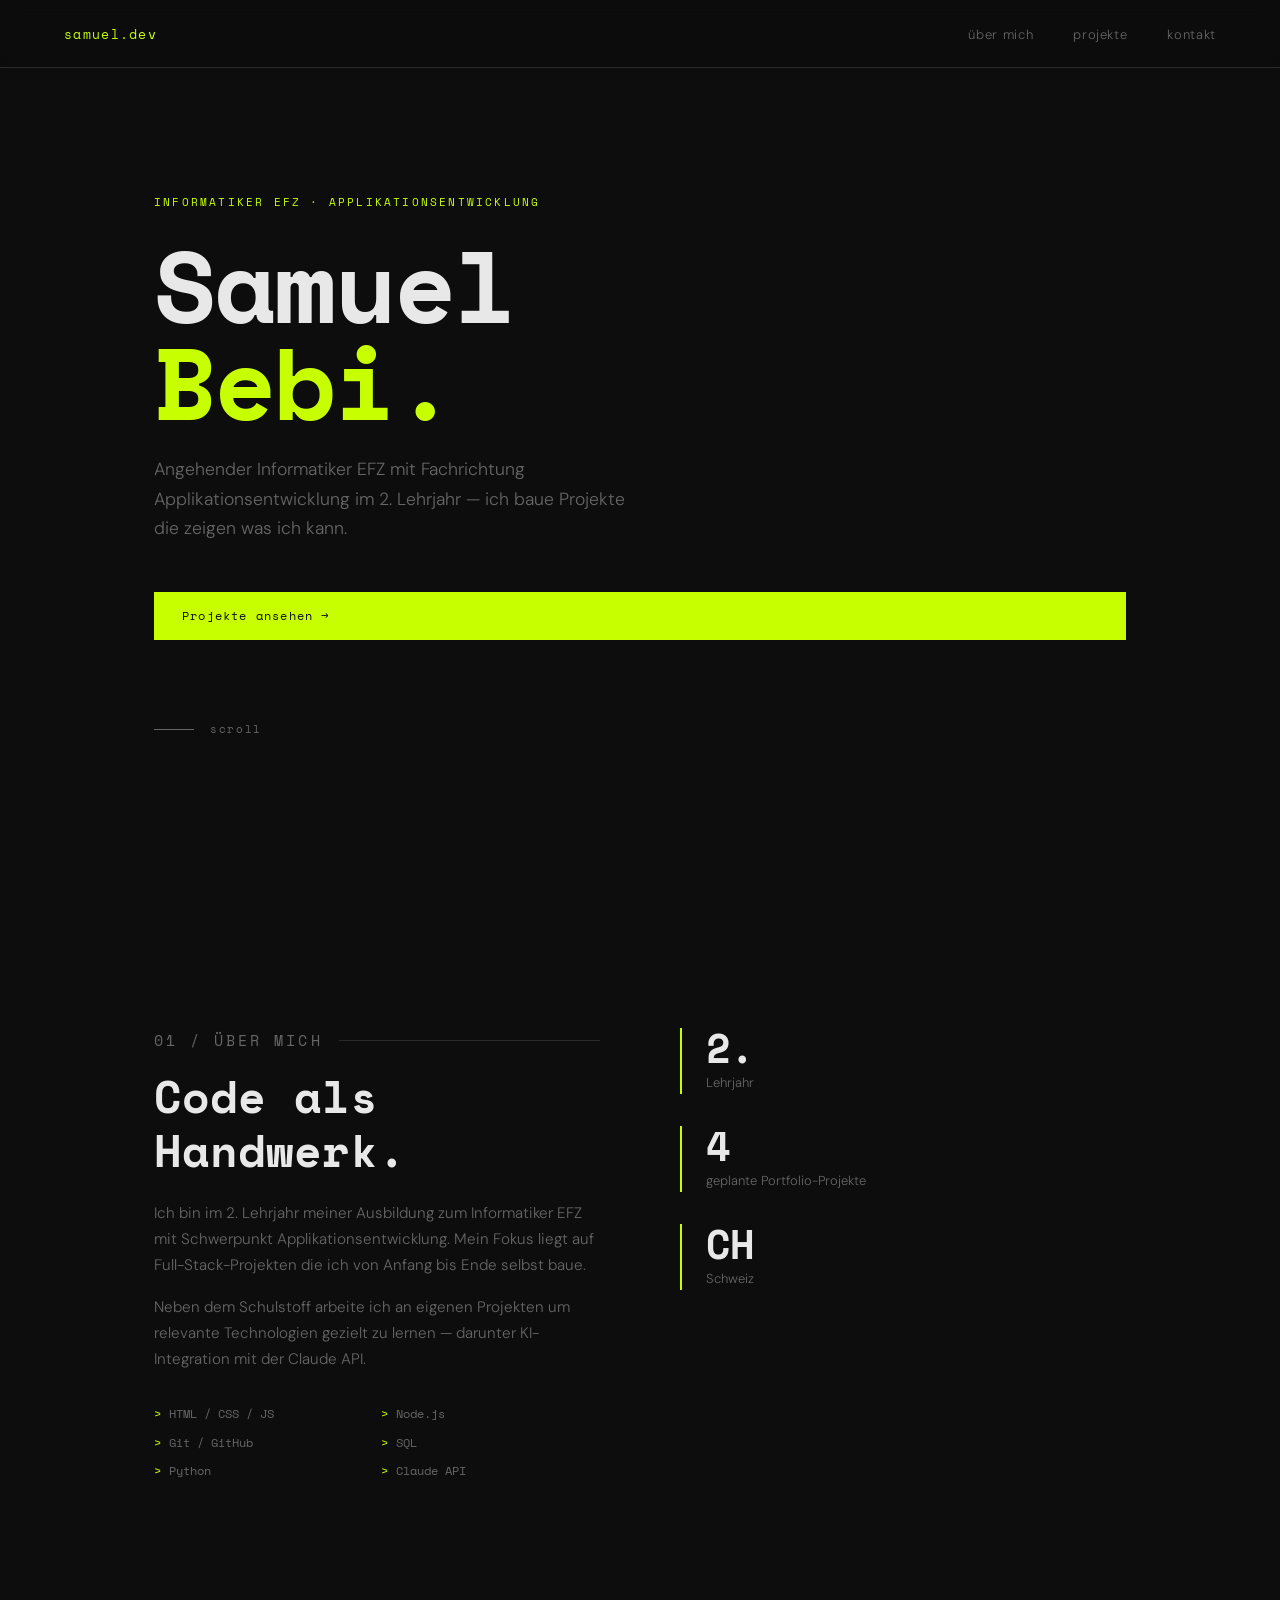
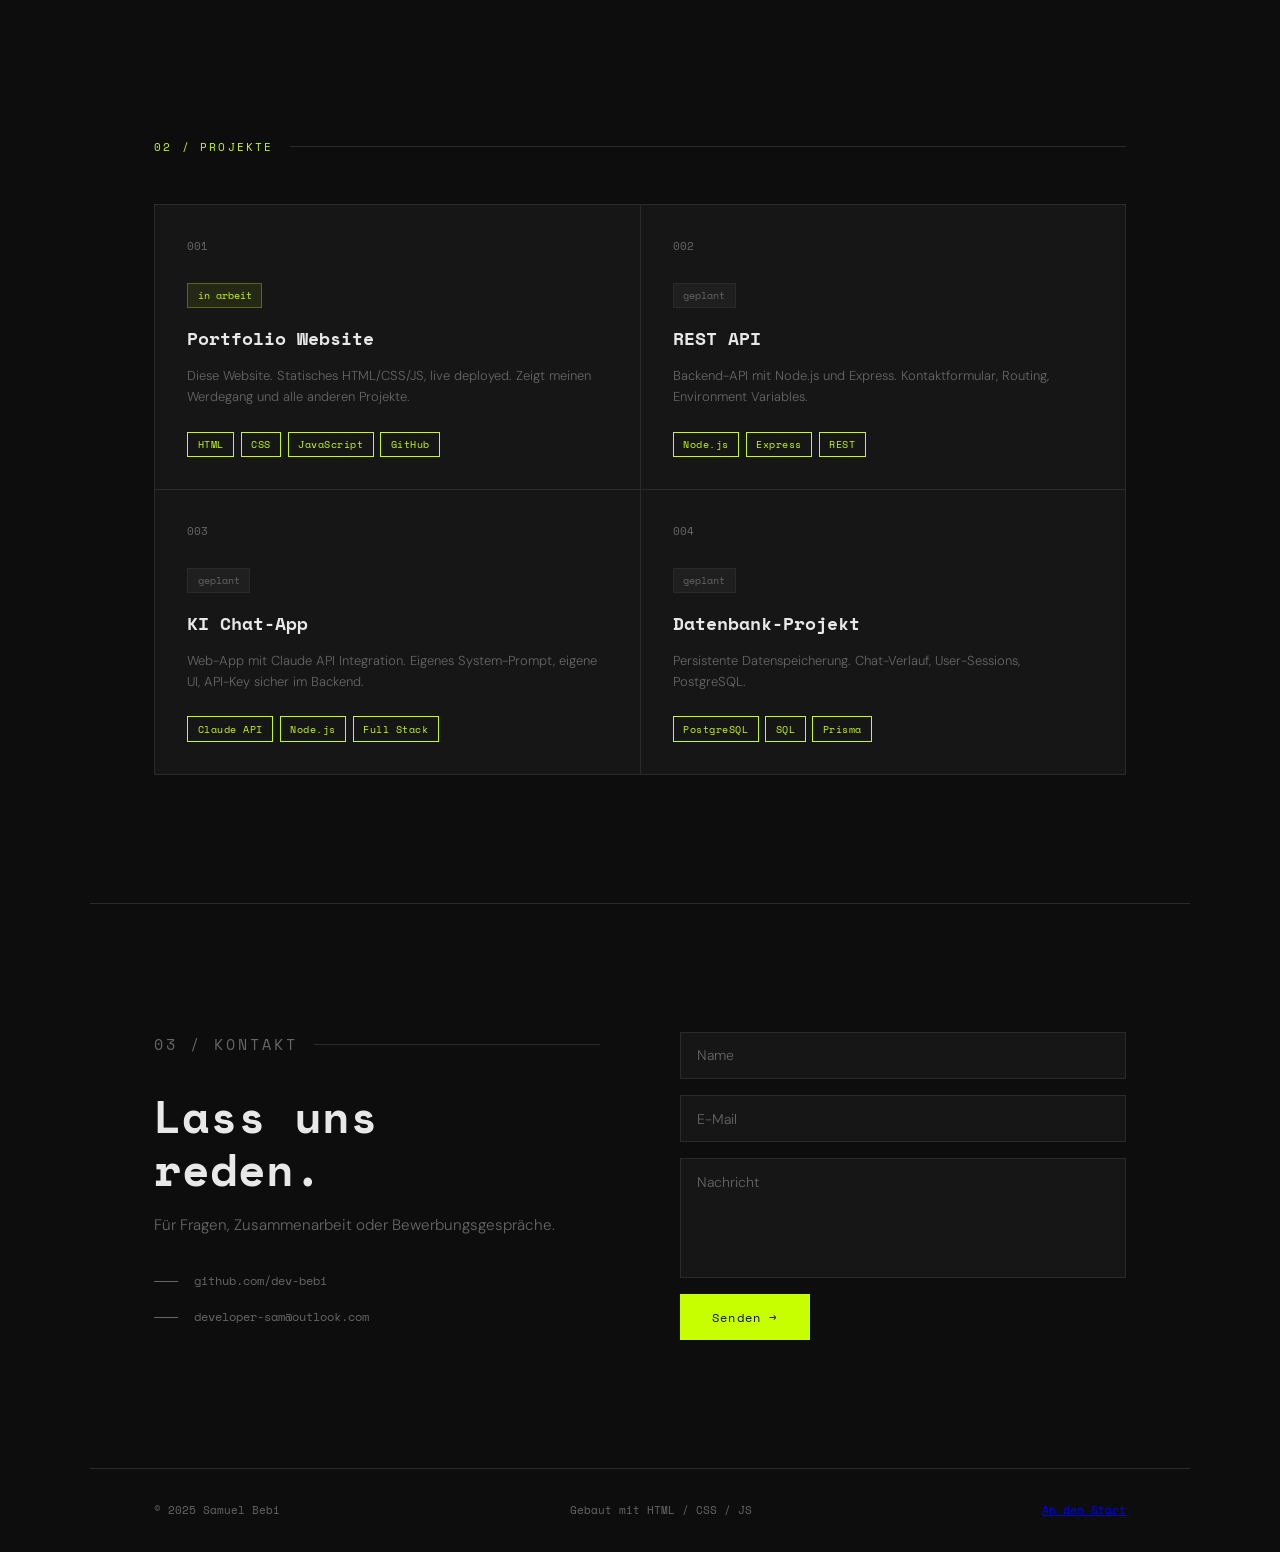
==== index2.html @ d6425a05 "Add portfolio website" ====
<!DOCTYPE html>
<html lang="de">
<head>
  <meta charset="UTF-8" />
  <meta name="viewport" content="width=device-width, initial-scale=1.0" />
  <title>Samuel | Portfolio</title>
  <link href="https://fonts.googleapis.com/css2?family=Space+Mono:wght@400;700&family=DM+Sans:wght@300;400;500&display=swap" rel="stylesheet" />
  <style>
    *, *::before, *::after { box-sizing: border-box; margin: 0; padding: 0; }

    :root {
      --bg: #0d0d0d;
      --surface: #161616;
      --border: #2a2a2a;
      --text: #e8e8e8;
      --muted: #666;
      --accent: #c8ff00;
      --accent-dim: #9abf00;
      --mono: 'Space Mono', monospace;
      --sans: 'DM Sans', sans-serif;
    }

    html { scroll-behavior: smooth; }

    body {
      background: var(--bg);
      color: var(--text);
      font-family: var(--sans);
      font-weight: 300;
      line-height: 1.7;
    }

    nav {
      position: fixed;
      top: 0; left: 0; right: 0;
      z-index: 100;
      display: flex;
      justify-content: space-between;
      align-items: center;
      padding: 1.25rem 4rem;
      border-bottom: 1px solid var(--border);
      background: rgba(13,13,13,0.92);
      backdrop-filter: blur(8px);
    }

    .nav-logo {
      font-family: var(--mono);
      font-size: 13px;
      color: var(--accent);
      letter-spacing: 0.1em;
      text-decoration: none;
    }

    .nav-links {
      display: flex;
      gap: 2.5rem;
      list-style: none;
    }

    .nav-links a {
      font-size: 13px;
      color: var(--muted);
      text-decoration: none;
      letter-spacing: 0.05em;
      transition: color 0.2s;
    }

    .nav-links a:hover { color: var(--text); }

    section {
      padding: 8rem 4rem;
      max-width: 1100px;
      margin: 0 auto;
    }

    /* HERO */
    #hero {
      min-height: 100vh;
      display: flex;
      flex-direction: column;
      justify-content: center;
      padding-top: 10rem;
    }

    .hero-tag {
      font-family: var(--mono);
      font-size: 11px;
      color: var(--accent);
      letter-spacing: 0.2em;
      text-transform: uppercase;
      margin-bottom: 1.5rem;
    }

    .hero-name {
      font-family: var(--mono);
      font-size: clamp(3rem, 8vw, 6.5rem);
      font-weight: 700;
      line-height: 0.95;
      letter-spacing: -0.02em;
      margin-bottom: 1.5rem;
    }

    .hero-name span { color: var(--accent); }

    .hero-sub {
      font-size: 1.1rem;
      color: var(--muted);
      max-width: 480px;
      margin-bottom: 3rem;
      font-weight: 300;
    }

    .hero-cta {
      display: inline-flex;
      align-items: center;
      gap: 0.75rem;
      font-family: var(--mono);
      font-size: 12px;
      letter-spacing: 0.1em;
      color: var(--bg);
      background: var(--accent);
      padding: 0.85rem 1.75rem;
      text-decoration: none;
      transition: background 0.2s, transform 0.15s;
    }

    .hero-cta:hover { background: var(--accent-dim); transform: translateY(-1px); }

    .hero-scroll {
      margin-top: 5rem;
      font-family: var(--mono);
      font-size: 11px;
      color: var(--muted);
      letter-spacing: 0.15em;
      display: flex;
      align-items: center;
      gap: 1rem;
    }

    .hero-scroll::before {
      content: '';
      display: block;
      width: 40px;
      height: 1px;
      background: var(--muted);
    }

    /* SECTION LABELS */
    .section-label {
      font-family: var(--mono);
      font-size: 11px;
      color: var(--accent);
      letter-spacing: 0.2em;
      text-transform: uppercase;
      margin-bottom: 3rem;
      display: flex;
      align-items: center;
      gap: 1rem;
    }

    .section-label::after {
      content: '';
      flex: 1;
      height: 1px;
      background: var(--border);
    }

    /* ABOUT */
    #about {
      display: grid;
      grid-template-columns: 1fr 1fr;
      gap: 5rem;
      align-items: start;
    }

    .about-text h2 {
      font-family: var(--mono);
      font-size: clamp(1.8rem, 4vw, 2.8rem);
      font-weight: 700;
      line-height: 1.2;
      margin-bottom: 1.5rem;
    }

    .about-text p {
      color: var(--muted);
      margin-bottom: 1rem;
      font-size: 0.95rem;
    }

    .stack-list {
      display: grid;
      grid-template-columns: 1fr 1fr;
      gap: 0.5rem;
      list-style: none;
      margin-top: 2rem;
    }

    .stack-list li {
      font-family: var(--mono);
      font-size: 12px;
      color: var(--muted);
      display: flex;
      align-items: center;
      gap: 0.5rem;
    }

    .stack-list li::before {
      content: '>';
      color: var(--accent);
    }

    .about-stats {
      display: flex;
      flex-direction: column;
      gap: 2rem;
    }

    .stat-item {
      border-left: 2px solid var(--accent);
      padding-left: 1.5rem;
    }

    .stat-number {
      font-family: var(--mono);
      font-size: 2.5rem;
      font-weight: 700;
      color: var(--text);
      line-height: 1;
    }

    .stat-label {
      font-size: 13px;
      color: var(--muted);
      margin-top: 0.25rem;
    }

    /* PROJECTS */
    .projects-grid {
      display: grid;
      grid-template-columns: repeat(auto-fit, minmax(350px, 1fr));
      gap: 1px;
      background: var(--border);
      border: 1px solid var(--border);
    }

    .project-card {
      background: var(--surface);
      padding: 2rem;
      transition: background 0.2s;
      position: relative;
      overflow: hidden;
    }

    .project-card:hover { background: #1d1d1d; }

    .project-card:hover .project-arrow { opacity: 1; transform: translate(0,0); }

    .project-number {
      font-family: var(--mono);
      font-size: 11px;
      color: var(--muted);
      margin-bottom: 1.5rem;
    }

    .project-title {
      font-family: var(--mono);
      font-size: 1.1rem;
      font-weight: 700;
      margin-bottom: 0.75rem;
      color: var(--text);
    }

    .project-desc {
      font-size: 13px;
      color: var(--muted);
      line-height: 1.6;
      margin-bottom: 1.5rem;
    }

    .project-tags {
      display: flex;
      flex-wrap: wrap;
      gap: 0.4rem;
    }

    .tag {
      font-family: var(--mono);
      font-size: 10px;
      color: var(--accent);
      border: 1px solid var(--accent);
      padding: 0.2rem 0.6rem;
      letter-spacing: 0.05em;
    }

    .project-status {
      display: inline-block;
      font-family: var(--mono);
      font-size: 10px;
      padding: 0.2rem 0.6rem;
      margin-bottom: 1rem;
    }

    .status-wip {
      background: rgba(200,255,0,0.08);
      color: var(--accent);
      border: 1px solid rgba(200,255,0,0.3);
    }

    .status-planned {
      background: rgba(102,102,102,0.12);
      color: var(--muted);
      border: 1px solid var(--border);
    }

    .project-arrow {
      position: absolute;
      top: 2rem;
      right: 2rem;
      font-family: var(--mono);
      font-size: 18px;
      color: var(--accent);
      opacity: 0;
      transform: translate(-4px, 4px);
      transition: opacity 0.2s, transform 0.2s;
    }

    /* CONTACT */
    #contact {
      border-top: 1px solid var(--border);
    }

    .contact-inner {
      display: grid;
      grid-template-columns: 1fr 1fr;
      gap: 5rem;
      align-items: start;
    }

    .contact-text h2 {
      font-family: var(--mono);
      font-size: clamp(1.8rem, 4vw, 2.8rem);
      font-weight: 700;
      line-height: 1.2;
      margin-bottom: 1rem;
    }

    .contact-text p {
      color: var(--muted);
      font-size: 0.95rem;
      margin-bottom: 2rem;
    }

    .contact-links {
      display: flex;
      flex-direction: column;
      gap: 1rem;
    }

    .contact-link {
      display: flex;
      align-items: center;
      gap: 1rem;
      font-family: var(--mono);
      font-size: 12px;
      color: var(--muted);
      text-decoration: none;
      transition: color 0.2s;
    }

    .contact-link:hover { color: var(--accent); }

    .contact-link-line {
      width: 24px;
      height: 1px;
      background: currentColor;
      transition: width 0.2s;
    }

    .contact-link:hover .contact-link-line { width: 40px; }

    form {
      display: flex;
      flex-direction: column;
      gap: 1rem;
    }

    input, textarea {
      background: var(--surface);
      border: 1px solid var(--border);
      color: var(--text);
      font-family: var(--sans);
      font-size: 14px;
      font-weight: 300;
      padding: 0.85rem 1rem;
      outline: none;
      resize: none;
      transition: border-color 0.2s;
    }

    input:focus, textarea:focus { border-color: var(--accent); }

    input::placeholder, textarea::placeholder { color: var(--muted); }

    textarea { min-height: 120px; }

    button[type="submit"] {
      font-family: var(--mono);
      font-size: 12px;
      letter-spacing: 0.1em;
      color: var(--bg);
      background: var(--accent);
      border: none;
      padding: 0.9rem 2rem;
      cursor: pointer;
      align-self: flex-start;
      transition: background 0.2s;
    }

    button[type="submit"]:hover { background: var(--accent-dim); }

    /* FOOTER */
    footer {
      border-top: 1px solid var(--border);
      padding: 2rem 4rem;
      max-width: 1100px;
      margin: 0 auto;
      display: flex;
      justify-content: space-between;
      align-items: center;
    }

    footer p {
      font-family: var(--mono);
      font-size: 11px;
      color: var(--muted);
    }

    @media (max-width: 768px) {
      nav { padding: 1rem 1.5rem; }
      section { padding: 5rem 1.5rem; }
      #about, .contact-inner { grid-template-columns: 1fr; gap: 3rem; }
      footer { padding: 2rem 1.5rem; flex-direction: column; gap: 1rem; text-align: center; }
    }
  </style>
</head>
<body>

  <nav>
    <a href="#hero" class="nav-logo">samuel.dev</a>
    <ul class="nav-links">
      <li><a href="#about">über mich</a></li>
      <li><a href="#projects">projekte</a></li>
      <li><a href="#contact">kontakt</a></li>
    </ul>
  </nav>

  <!-- HERO -->
  <section id="hero">
    <p class="hero-tag">Informatiker EFZ · Applikationsentwicklung</p>
    <h1 class="hero-name">Samuel<br /><span>Bebi.</span></h1>
    <p class="hero-sub">Angehender Informatiker EFZ mit Fachrichtung Applikationsentwicklung im 2. Lehrjahr — ich baue Projekte die zeigen was ich kann.</p>
    <a href="#projects" class="hero-cta">Projekte ansehen →</a>
    <p class="hero-scroll">scroll</p>
  </section>

  <!-- ABOUT -->
  <section id="about">
    <div class="about-text">
      <p class="section-label">01 / über mich</p>
      <h2>Code als<br />Handwerk.</h2>
      <p>Ich bin im 2. Lehrjahr meiner Ausbildung zum Informatiker EFZ mit Schwerpunkt Applikationsentwicklung. Mein Fokus liegt auf Full-Stack-Projekten die ich von Anfang bis Ende selbst baue.</p>
      <p>Neben dem Schulstoff arbeite ich an eigenen Projekten um relevante Technologien gezielt zu lernen — darunter KI-Integration mit der Claude API.</p>
      <ul class="stack-list">
        <li>HTML / CSS / JS</li>
        <li>Node.js</li>
        <li>Git / GitHub</li>
        <li>SQL</li>
        <li>Python</li>
        <li>Claude API</li>
      </ul>
    </div>
    <div class="about-stats">
      <div class="stat-item">
        <div class="stat-number">2.</div>
        <div class="stat-label">Lehrjahr</div>
      </div>
      <div class="stat-item">
        <div class="stat-number">4</div>
        <div class="stat-label">geplante Portfolio-Projekte</div>
      </div>
      <div class="stat-item">
        <div class="stat-number">CH</div>
        <div class="stat-label">Schweiz</div>
      </div>
    </div>
  </section>

  <!-- PROJECTS -->
  <section id="projects">
    <p class="section-label">02 / projekte</p>
    <div class="projects-grid">

      <div class="project-card">
        <span class="project-arrow">↗</span>
        <div class="project-number">001</div>
        <span class="project-status status-wip">in arbeit</span>
        <div class="project-title">Portfolio Website</div>
        <p class="project-desc">Diese Website. Statisches HTML/CSS/JS, live deployed. Zeigt meinen Werdegang und alle anderen Projekte.</p>
        <div class="project-tags">
          <span class="tag">HTML</span>
          <span class="tag">CSS</span>
          <span class="tag">JavaScript</span>
          <span class="tag">GitHub</span>
        </div>
      </div>

      <div class="project-card">
        <span class="project-arrow">↗</span>
        <div class="project-number">002</div>
        <span class="project-status status-planned">geplant</span>
        <div class="project-title">REST API</div>
        <p class="project-desc">Backend-API mit Node.js und Express. Kontaktformular, Routing, Environment Variables.</p>
        <div class="project-tags">
          <span class="tag">Node.js</span>
          <span class="tag">Express</span>
          <span class="tag">REST</span>
        </div>
      </div>

      <div class="project-card">
        <span class="project-arrow">↗</span>
        <div class="project-number">003</div>
        <span class="project-status status-planned">geplant</span>
        <div class="project-title">KI Chat-App</div>
        <p class="project-desc">Web-App mit Claude API Integration. Eigenes System-Prompt, eigene UI, API-Key sicher im Backend.</p>
        <div class="project-tags">
          <span class="tag">Claude API</span>
          <span class="tag">Node.js</span>
          <span class="tag">Full Stack</span>
        </div>
      </div>

      <div class="project-card">
        <span class="project-arrow">↗</span>
        <div class="project-number">004</div>
        <span class="project-status status-planned">geplant</span>
        <div class="project-title">Datenbank-Projekt</div>
        <p class="project-desc">Persistente Datenspeicherung. Chat-Verlauf, User-Sessions, PostgreSQL.</p>
        <div class="project-tags">
          <span class="tag">PostgreSQL</span>
          <span class="tag">SQL</span>
          <span class="tag">Prisma</span>
        </div>
      </div>

    </div>
  </section>

  <!-- CONTACT -->
  <section id="contact">
    <div class="contact-inner">
      <div class="contact-text">
        <p class="section-label">03 / kontakt</p>
        <h2>Lass uns<br />reden.</h2>
        <p>Für Fragen, Zusammenarbeit oder Bewerbungsgespräche.</p>
        <div class="contact-links">
          <a href="https://github.com/dev-bebi" class="contact-link" target="_blank">
            <span class="contact-link-line"></span>
            github.com/dev-bebi
          </a>
          <a href="mailto:developer-sam@outlook.com" class="contact-link">
            <span class="contact-link-line"></span>
            developer-sam@outlook.com
          </a>
        </div>
      </div>
      <form>
        <input type="text" placeholder="Name" required />
        <input type="email" placeholder="E-Mail" required />
        <textarea placeholder="Nachricht"></textarea>
        <button type="submit">Senden →</button>
      </form>
    </div>
  </section>

  <footer>
    <p>© 2025 Samuel Bebi</p>
    <p>Gebaut mit HTML / CSS / JS</p>
    <p ><a href="#hero">An den Start</a></p>
  </footer>

</body>
</html>
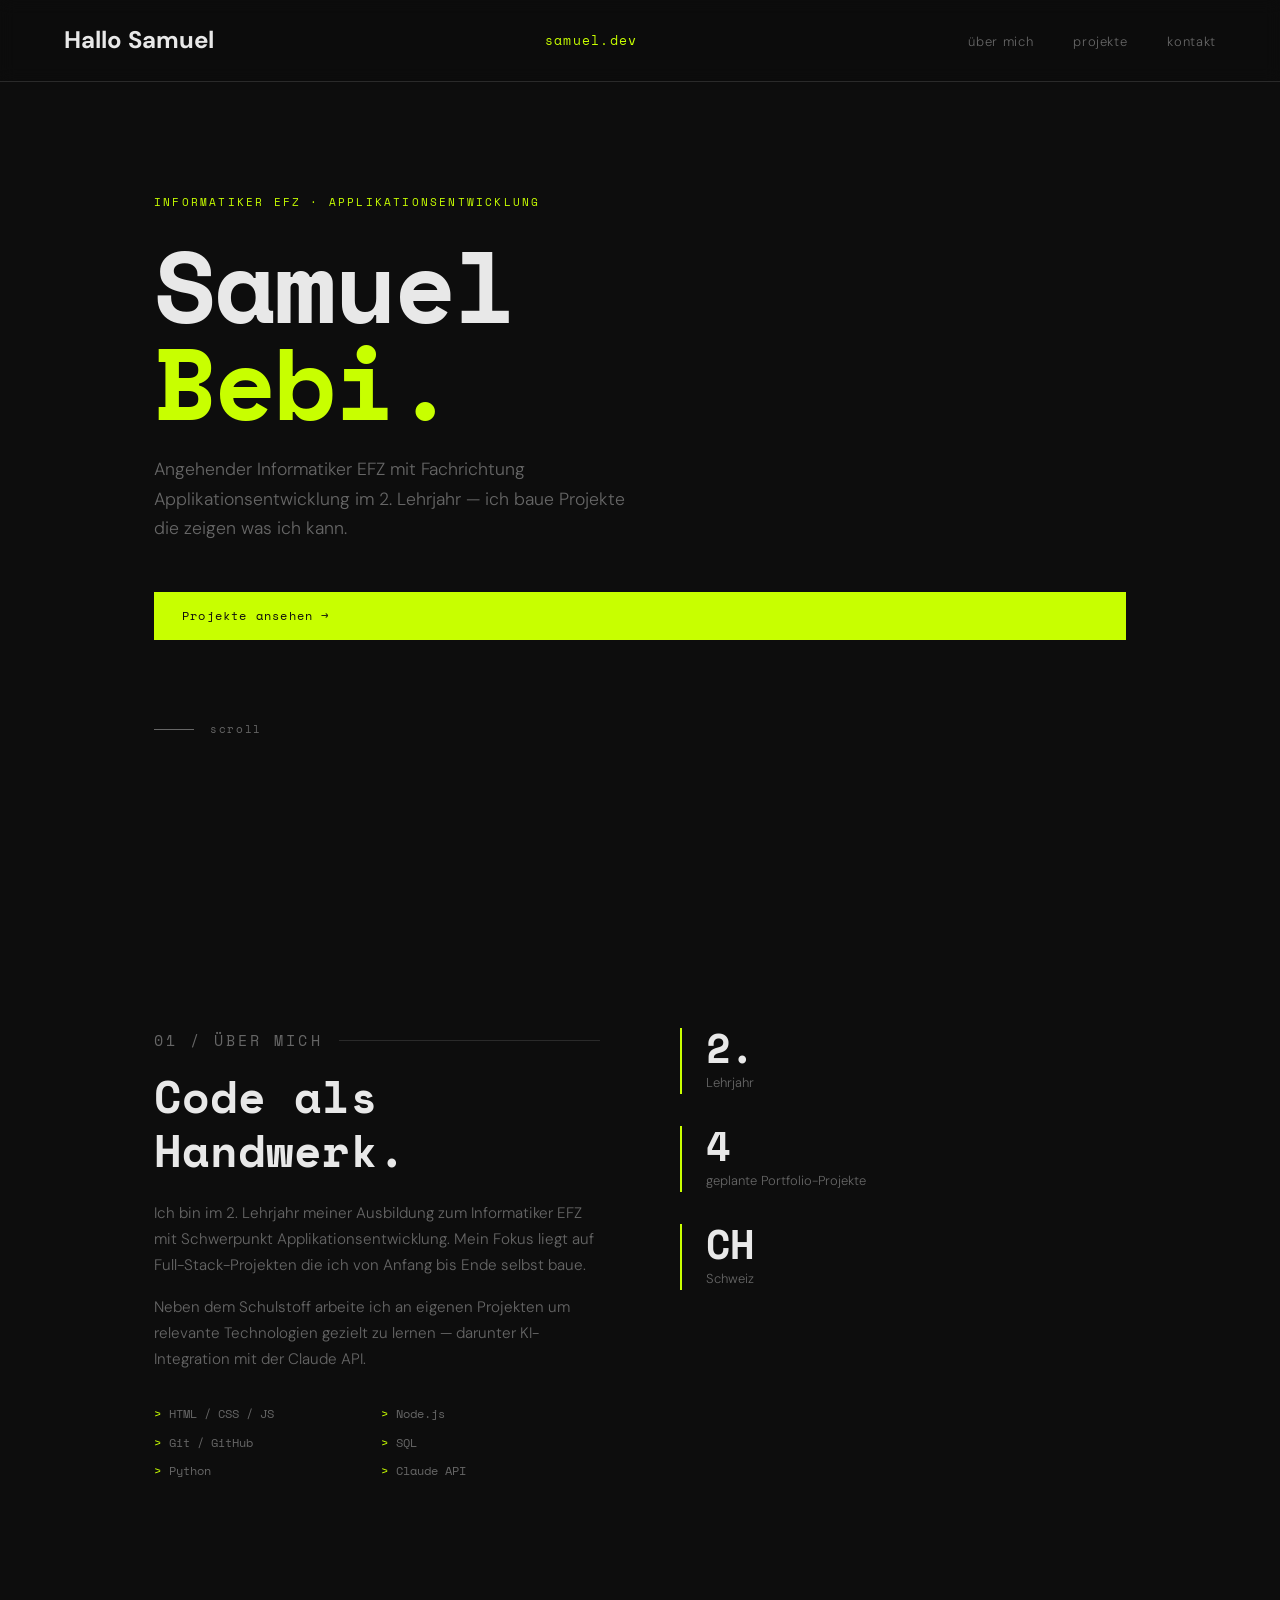
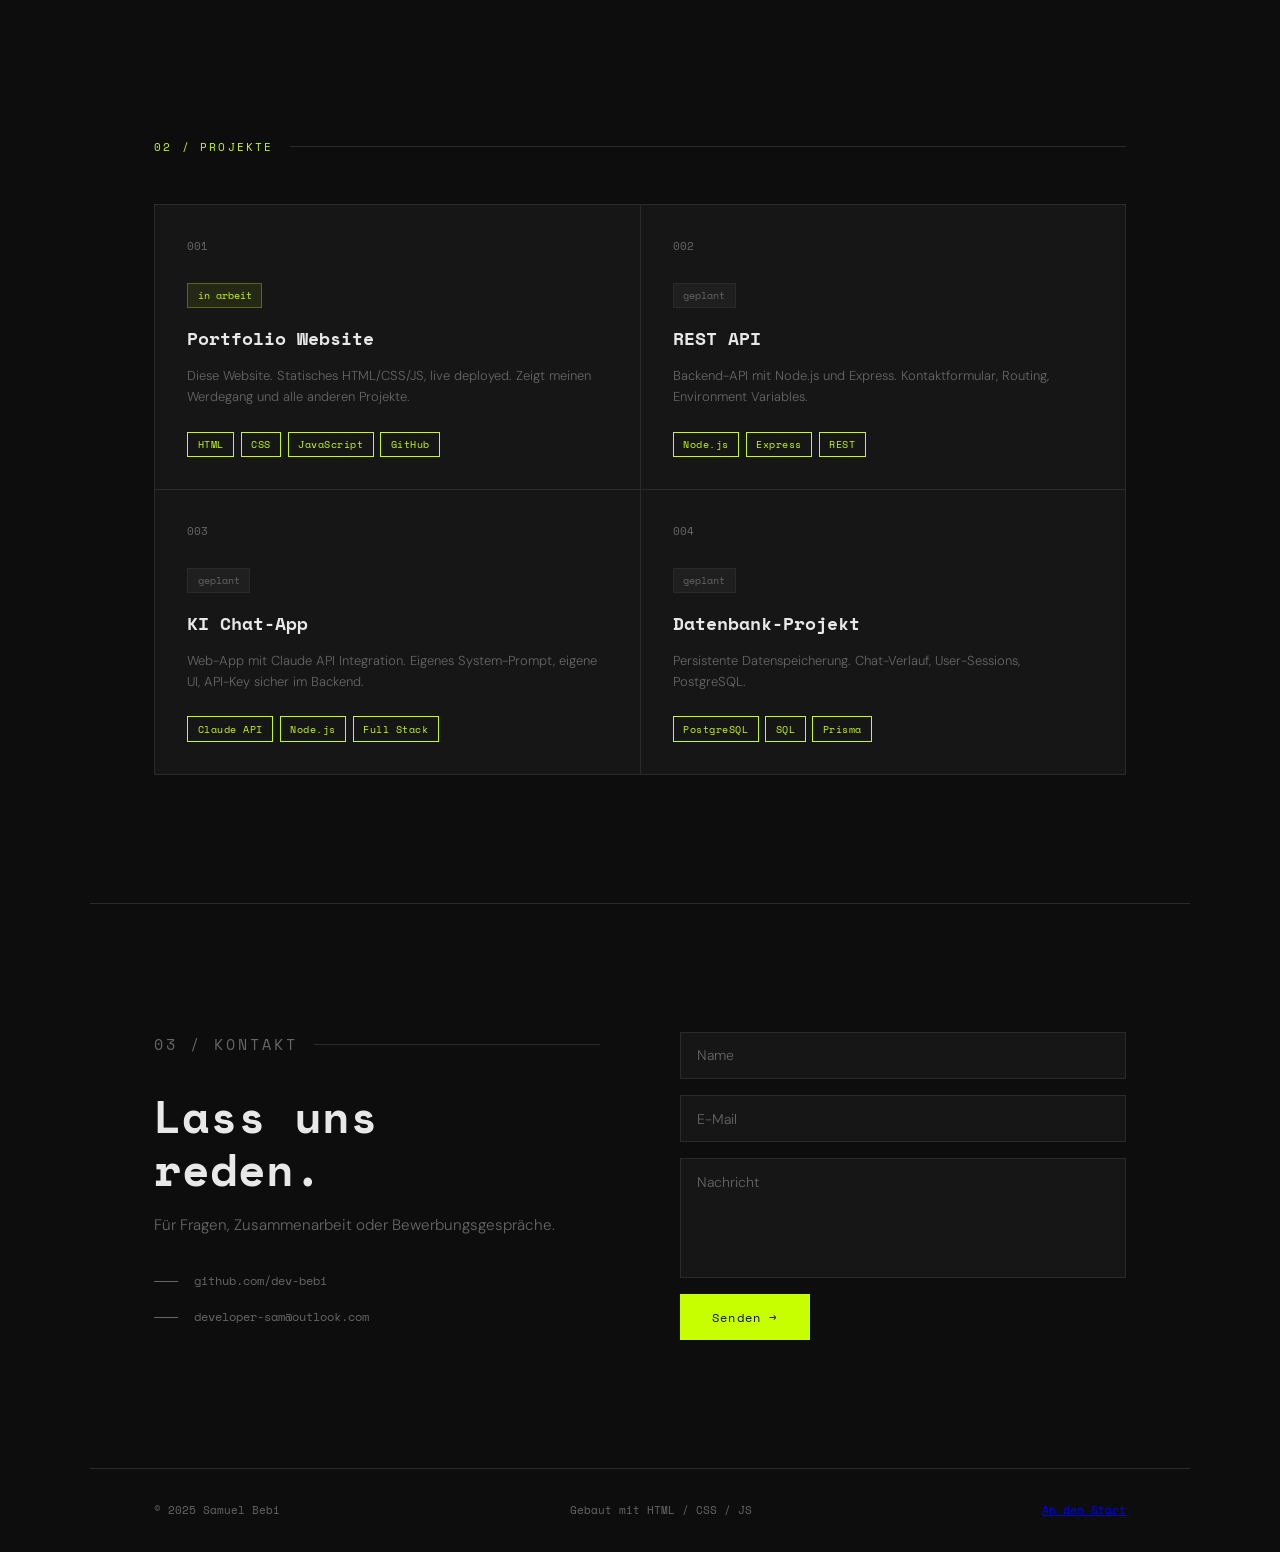
==== commit d395181a: "Add JavaScript contact form" ====
--- a/index2.html
+++ b/index2.html
@@ -445,7 +445,9 @@
 </head>
 <body>
 
+
   <nav>
+    <h1 id="title">Hallo Samuel</h1>
     <a href="#hero" class="nav-logo">samuel.dev</a>
     <ul class="nav-links">
       <li><a href="#about">über mich</a></li>
@@ -574,10 +576,10 @@
           </a>
         </div>
       </div>
-      <form>
-        <input type="text" placeholder="Name" required />
-        <input type="email" placeholder="E-Mail" required />
-        <textarea placeholder="Nachricht"></textarea>
+      <form id="kontakt">
+        <input type="text" id="name" placeholder="Name" required />
+        <input type="email" id="email" placeholder="E-Mail" required />
+        <textarea id="message" placeholder="Nachricht"></textarea>
         <button type="submit">Senden →</button>
       </form>
     </div>
@@ -588,6 +590,16 @@
     <p>Gebaut mit HTML / CSS / JS</p>
     <p ><a href="#hero">An den Start</a></p>
   </footer>
-
+<script>
+document.getElementById("kontakt").addEventListener("submit", function(event) {
+  event.preventDefault();
+  
+  let name = document.getElementById("name").value;
+  let email = document.getElementById("email").value;
+  let nachricht = document.getElementById("message").value;
+  
+  console.log(name, email, nachricht);
+});
+</script>
 </body>
 </html>
